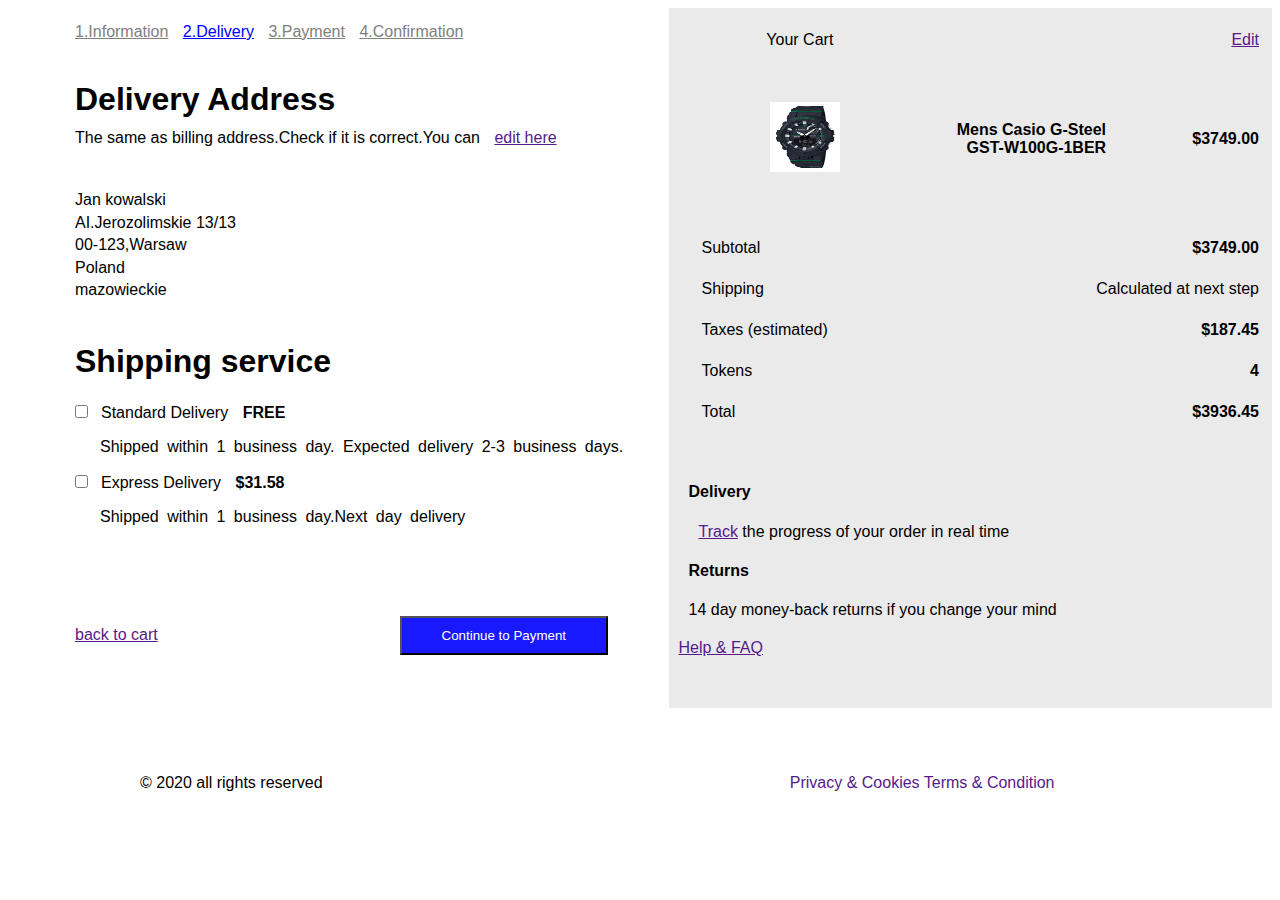
==== Project2.html @ 4217f0a4 "Add files via upload" ====
<!DOCTYPE html>
<html>

<head>
    <meta charset="UTF-8">
    <meta name="viewport" content="width=device-width, initial-scale=1.0">
    <title>Project2</title>
    <link rel="stylesheet" href="Project2.css">
</head>

<body>
    <div class="flex-container">
        <div class="container1">
            <nav>
                <a href="Project1.html" style="color: gray;" text-decoration: none; margin-right:
                    20px;">1.Information</a>
                <a href="Project2.html" style="color: blue;" text-decoration: none; margin-right: 20px;">2.Delivery</a>
                <a href="Project3.html" style="color: gray;" text-decoration: none; margin-right: 20px;">3.Payment</a>
                <a href="Project4.html" style="color: gray;" text-decoration: none; margin-right: 20px;">4.Confirmation</a>
            </nav>

            <div class="wrap">
                <h1>Delivery Address</h1>
                <p style="margin-top: -10px;">The same as billing address.Check if it is correct.You can <a href="">edit
                        here</a></p>
            </div>
            </header>
            <div class="one">
                <p>Jan kowalski</p>
                <p>AI.Jerozolimskie 13/13</p>
                <p>00-123,Warsaw</p>
                <p>Poland</p>
                <p>mazowieckie</p>
            </div>
            <div class="two">
                <h1>Shipping service</h1>
            </div>
            <div>
                <input type="checkbox" style="color: blue;"><span>Standard Delivery <b>FREE</b></span>
                <p style="margin-left: 35px; word-spacing: 4px;">Shipped within 1 business day. Expected delivery 2-3
                    business days.</p>
            </div>
            <div>
                <input type="checkbox"><span>Express Delivery <b>$31.58</b></span>
                <p style="margin-left: 35px;word-spacing: 4px;">Shipped within 1 business day.Next day delivery</p>
            </div>

            <div class="three">
                <a href="">back to cart</a>
                <input class="button2" type="submit" name="button" value="Continue to Payment"
                    style="margin-left: 40%; color: white;">
            </div>
            </form>
        </div>
        <div class="container2">
            <table id="right" style="width: 100%;padding: 20px;">
                <thead class="tab">
                    <tr class="tab1">
                        <th class="head1" colspan="1">Your Cart</th>
                        <th class="edit" colspan="5" style="text-align: right;"><a href="">Edit</a></th>
                    </tr>
                    <tr class="tab2">
                        <th class="imgshock" rowspan="2">
                            <img class="watch" src="watch.jpg" width="70px" height="70px"></th>
                        <th class="title">
                            <p class="wname">Mens Casio G-Steel
                                <span>GST-W100G-1BER</span></p>
                        </th>
                        <th class="price" style="text-align:right; font-weight: bold;">$3749.00</th>
                    </tr>
                </thead>
                <tbody>
                    <tr class="amount">
                        <td>Subtotal</td>
                        <td style="font-weight: bold; text-align: right;" colspan="3 ">$3749.00</td>
                    </tr>
                    <tr class="amount">
                        <td>Shipping</td>
                        <td style="text-align: right;" colspan="3 ">Calculated at next step</td>
                    </tr>
                    <tr class="amount">
                        <td>Taxes (estimated)</td>
                        <td style="font-weight: bold; text-align: right;" colspan="3 ">$187.45</td>
                    </tr>
                    <tr class="amount">
                        <td>Tokens</td>
                        <td style="text-align: right; font-weight: bold;" colspan="3 ">4</td>
                    </tr>
                </tbody>
                <tfoot>
                    <tr>
                        <td>Total</td>
                        <td style="text-align: right; font-weight: bold;" colspan="3">$3936.45</td>
                    </tr>
                </tfoot>
            </table>
            <div class="delivery">
                <i class="fas fa-truck"></i>
                <h4>Delivery</h4>
                <p><a href="">Track</a> the progress of your order in real time</p>
            </div>
            <div class="delivery">
                <h4>Returns</h4>
                <p>14 day money-back returns if you change your mind</p>
            </div>
            <a href="" class="link5">Help & FAQ</a>
        </div>
    </div>
    <footer>
        <div class="pagef">
            <p>© 2020 all rights reserved
                <a href="" style="text-decoration: none;">Privacy & Cookies Terms & Condition</a>

            </p>

        </div>
    </footer>   
</body>

</html>
---- Project2.css ----
* {
    box-sizing: border-box;
    /* overflow: auto; */
    margin-left: 10px;
    font-family: Arial, Helvetica, sans-serif;
}

.flex-container
{
    display: flex;
}

.container1 {
    flex: 50%;
    margin-top: 15px;
    margin-left: 25px;
}

.container2 {
    height: 700px;
    background-color: #eaeaea;
    flex: 50%;
}

.wrap {
    margin-top: 40px;
}

.one 
{
    margin-top: 50px;
    line-height: 0.4;
}

.two
{
    margin-top: 50px;
}

.button2 {
    background-color: rgba(0, 0, 255, 0.9);
    padding: 10px 40px;
}

.three
{
    margin-top: 90px;
}

.container2
{
    overflow: hidden;
}

.wname span 
{
    display: block;
}

.tab1 th
{
    padding-bottom: 50px;
    font-weight: 100;
}

.tab2 th
{
    padding-bottom: 60px;
}

.amount td{
    padding-bottom: 20px;
}

.delivery
{
    margin-bottom: 20px;
}

.pagef
{
    margin-left: 100px;
    padding-top: 50px;
}

.pagef a
{
    padding-left: 40%;
}

.pagef i
{
    margin-left: 40px;
}

@media only screen and (max-width: 800px) {  
    .flex-container.container1.container2.field
    {  
          flex-wrap: wrap;
    }  
}
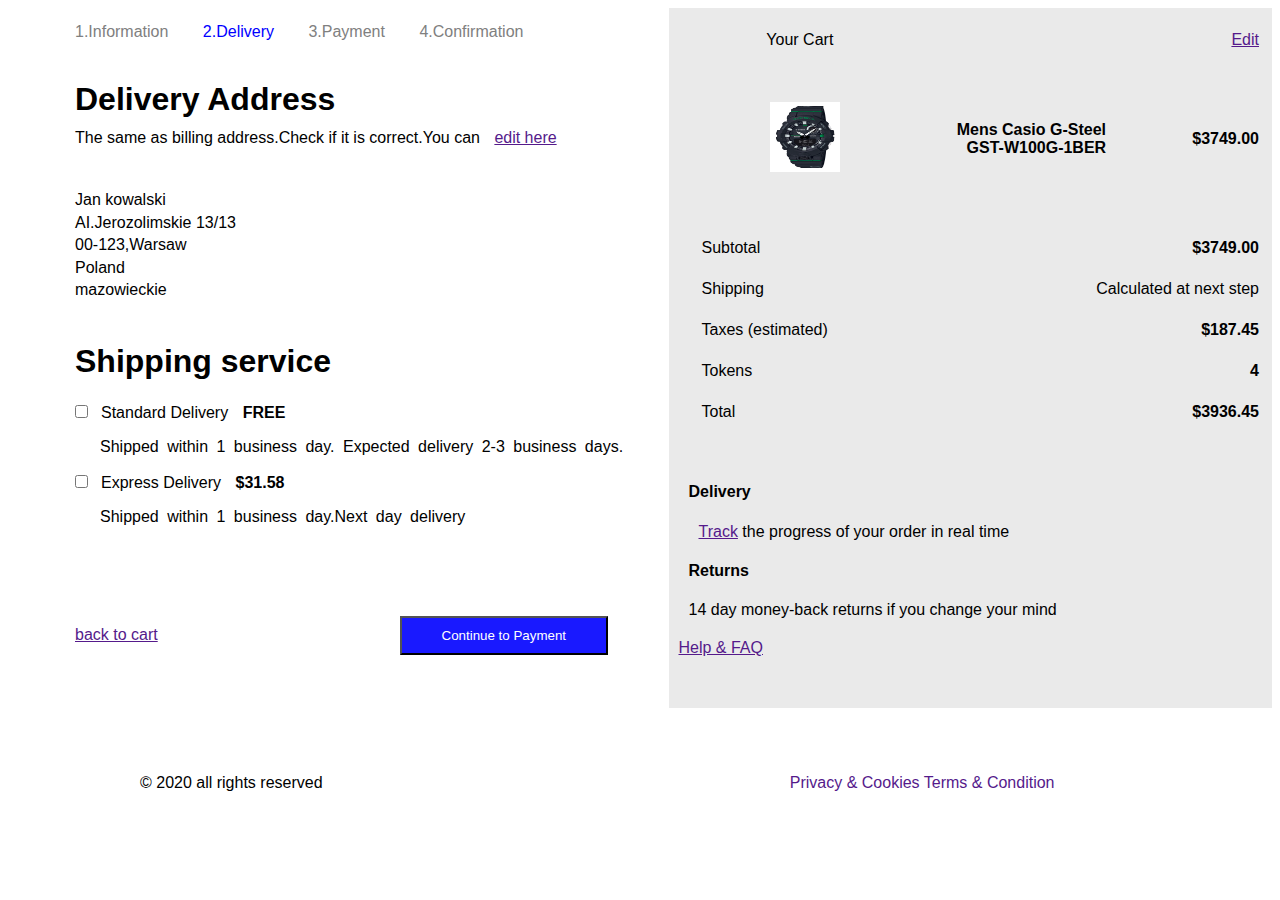
==== commit c84ab654: "Update Project2.html" ====
--- a/Project2.html
+++ b/Project2.html
@@ -12,11 +12,11 @@
     <div class="flex-container">
         <div class="container1">
             <nav>
-                <a href="Project1.html" style="color: gray;" text-decoration: none; margin-right:
+                <a href="index.html" style="color: gray; text-decoration: none; margin-right:
                     20px;">1.Information</a>
-                <a href="Project2.html" style="color: blue;" text-decoration: none; margin-right: 20px;">2.Delivery</a>
-                <a href="Project3.html" style="color: gray;" text-decoration: none; margin-right: 20px;">3.Payment</a>
-                <a href="Project4.html" style="color: gray;" text-decoration: none; margin-right: 20px;">4.Confirmation</a>
+                <a href="Project2.html" style="color: blue; text-decoration: none; margin-right: 20px;">2.Delivery</a>
+                <a href="Project3.html" style="color: gray; text-decoration: none; margin-right: 20px;">3.Payment</a>
+                <a href="Project4.html" style="color: gray; text-decoration: none; margin-right: 20px;">4.Confirmation</a>
             </nav>
 
             <div class="wrap">
@@ -117,4 +117,4 @@
     </footer>   
 </body>
 
-</html>+</html>
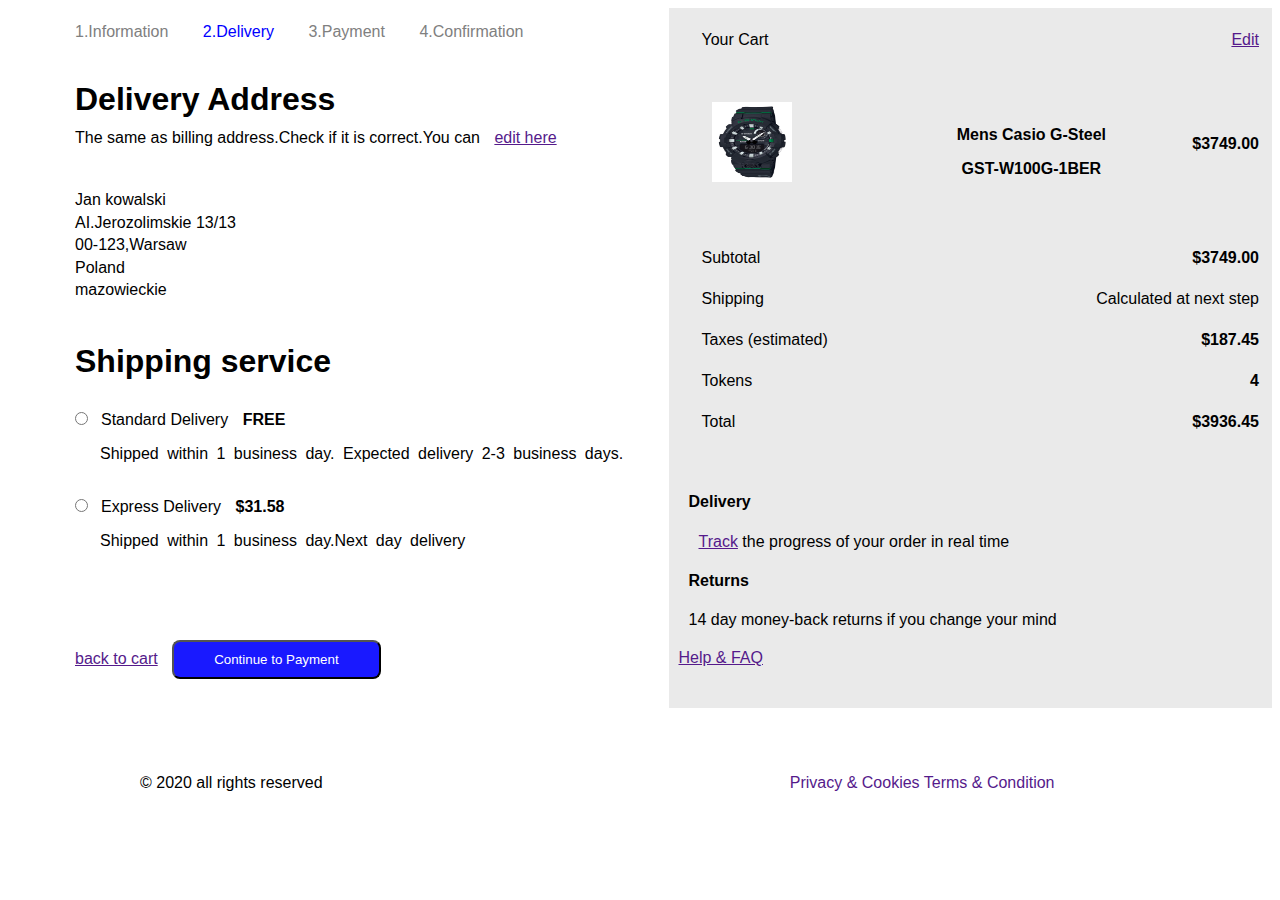
==== commit 4b445e21: "Update Project2.html" ====
--- a/Project2.html
+++ b/Project2.html
@@ -36,19 +36,19 @@
                 <h1>Shipping service</h1>
             </div>
             <div>
-                <input type="checkbox" style="color: blue;"><span>Standard Delivery <b>FREE</b></span>
+                <input type="radio" style=" margin-top: 10px;"><span>Standard Delivery <b>FREE</b></span>
                 <p style="margin-left: 35px; word-spacing: 4px;">Shipped within 1 business day. Expected delivery 2-3
                     business days.</p>
             </div>
             <div>
-                <input type="checkbox"><span>Express Delivery <b>$31.58</b></span>
+                <input type="radio" style="margin-top: 20px;"><span>Express Delivery <b>$31.58</b></span>
                 <p style="margin-left: 35px;word-spacing: 4px;">Shipped within 1 business day.Next day delivery</p>
             </div>
 
             <div class="three">
                 <a href="">back to cart</a>
                 <input class="button2" type="submit" name="button" value="Continue to Payment"
-                    style="margin-left: 40%; color: white;">
+                    style=" color: white;border-radius: 8px;">
             </div>
             </form>
         </div>
@@ -56,15 +56,15 @@
             <table id="right" style="width: 100%;padding: 20px;">
                 <thead class="tab">
                     <tr class="tab1">
-                        <th class="head1" colspan="1">Your Cart</th>
+                        <th class="head1" style="text-align: left;" colspan="1">Your Cart</th>
                         <th class="edit" colspan="5" style="text-align: right;"><a href="">Edit</a></th>
                     </tr>
                     <tr class="tab2">
-                        <th class="imgshock" rowspan="2">
-                            <img class="watch" src="watch.jpg" width="70px" height="70px"></th>
+                        <th style="text-align: left;" class="imgshock" rowspan="2">
+                            <img class="watch" src="watch.jpg" width="80px" height="80px"></th>
                         <th class="title">
-                            <p class="wname">Mens Casio G-Steel
-                                <span>GST-W100G-1BER</span></p>
+                            <p class="wname">Mens Casio G-Steel</p>
+                                <span>GST-W100G-1BER</span>
                         </th>
                         <th class="price" style="text-align:right; font-weight: bold;">$3749.00</th>
                     </tr>
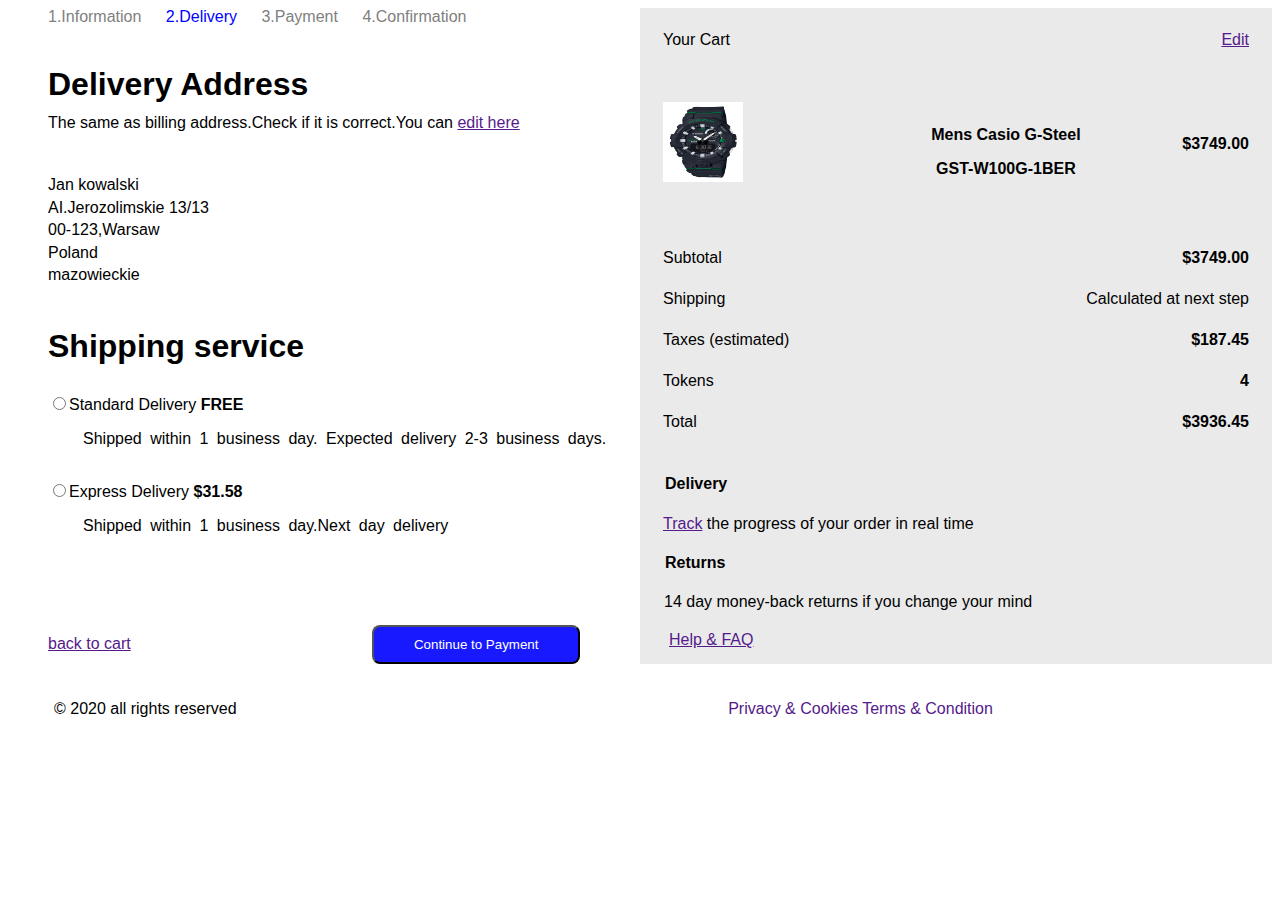
==== commit e61bf08c: "Update Project2.html" ====
--- a/Project2.html
+++ b/Project2.html
@@ -96,14 +96,14 @@
             </table>
             <div class="delivery">
                 <i class="fas fa-truck"></i>
-                <h4>Delivery</h4>
-                <p><a href="">Track</a> the progress of your order in real time</p>
+                <h4 style="margin-left: 25px;">Delivery</h4>
+                <p style="margin-left: 23px;"><a href="">Track</a> the progress of your order in real time</p>
             </div>
             <div class="delivery">
-                <h4>Returns</h4>
-                <p>14 day money-back returns if you change your mind</p>
+                <h4 style="margin-left: 25px;">Returns</h4>
+                <p style="margin-left: 24px;">14 day money-back returns if you change your mind</p>
             </div>
-            <a href="" class="link5">Help & FAQ</a>
+            <a style="margin-left: 29px;" href="" class="link5">Help & FAQ</a>
         </div>
     </div>
     <footer>
--- a/Project2.css
+++ b/Project2.css
@@ -1,8 +1,8 @@
 * {
     box-sizing: border-box;
     /* overflow: auto; */
-    margin-left: 10px;
-    font-family: Arial, Helvetica, sans-serif;
+    /* margin-left: 10px; */
+    font-family: 'Gill Sans', 'Gill Sans MT', Calibri, 'Trebuchet MS', sans-serif;
 }
 
 .flex-container
@@ -12,14 +12,14 @@
 
 .container1 {
     flex: 50%;
-    margin-top: 15px;
-    margin-left: 25px;
+    padding-left: 40px;
 }
 
 .container2 {
-    height: 700px;
+    /* height: 700px; */
     background-color: #eaeaea;
     flex: 50%;
+   
 }
 
 .wrap {
@@ -40,6 +40,7 @@
 .button2 {
     background-color: rgba(0, 0, 255, 0.9);
     padding: 10px 40px;
+    margin-left: 40%;
 }
 
 .three
@@ -50,11 +51,6 @@
 .container2
 {
     overflow: hidden;
-}
-
-.wname span 
-{
-    display: block;
 }
 
 .tab1 th
@@ -79,8 +75,9 @@
 
 .pagef
 {
-    margin-left: 100px;
-    padding-top: 50px;
+    /* margin-left: 100px; */
+    padding-top: 20px;
+    margin-left: 46px;
 }
 
 .pagef a
@@ -94,8 +91,13 @@
 }
 
 @media only screen and (max-width: 800px) {  
-    .flex-container.container1.container2.field
+    .flex-container,.container1,.container2,.field
     {  
           flex-wrap: wrap;
     }  
-}  +    .button2
+    {
+        margin: 0;
+        display: block;
+    }
+}  
